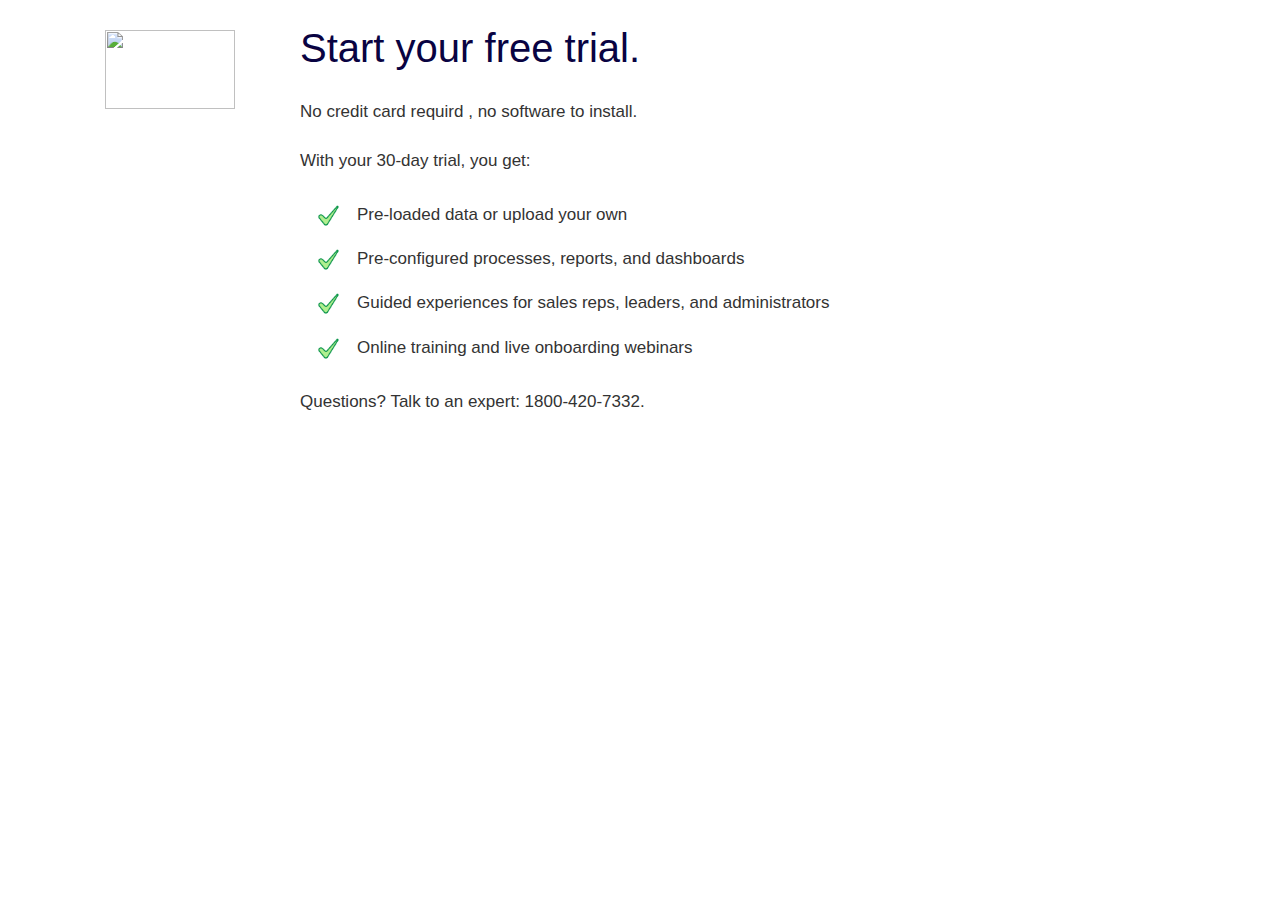
==== form.html @ beb8f4ce "commit fifth" ====
<!DOCTYPE html>
<html lang="en">
<head>
    <meta charset="UTF-8">
    <meta name="viewport" content="width=device-width, initial-scale=1.0">
    <title>form</title>
    <link rel="stylesheet" href="https://maxcdn.bootstrapcdn.com/bootstrap/3.4.1/css/bootstrap.min.css">
    <link rel="stylesheet" href="form.css">
</head>
<body>
<div class="img1">
    <img  src="images\salesforce.png" height="79px" width="130px" >
    
</div>  
<!---->
<div class="content">
<h2>Start your free trial.</h2>
<br>
<p>No credit card requird , no software to install.<br>
    <br>
    With your 30-day trial, you get:</p><br>
   <div class="void">
    <ul class="pip">
        <li><img src="images\fimg2.png" width="23px">&emsp;Pre-loaded data or upload your own</li><br>
        <li><img src="images\fimg2.png" width="23px">&emsp;Pre-configured processes, reports, and dashboards</li>
      <br>  <li><img src="images\fimg2.png" width="23px">&emsp;Guided experiences for sales reps, leaders, and administrators</li>
       <br> <li><img src="images\fimg2.png" width="23px">&emsp;Online training and live onboarding webinars</li>
    </ul>
   </div><br>
<p class="team">Questions? Talk to an expert: 1800-420-7332.</p>
</div>
<!---->
</body>
</html>
---- form.css ----
*{
    margin: 0;
    padding: 0;
font-family:'Segoe UI', Tahoma, Geneva, Verdana, sans-serif;
}
.img1{
    
    position: relative;
   bottom:-30px;
    margin-left:105px;
   
}
.content{
    position: relative;
    margin-left:300px;
   top:-73px;
    
}
.content h2{
    font-size: 40px;
    color:#090342;
}
.content p{
    font-size: 17px;
}
.void ul li  {
    text-indent: 1em;
list-style-type: none;
font-size: 17px;
   
}
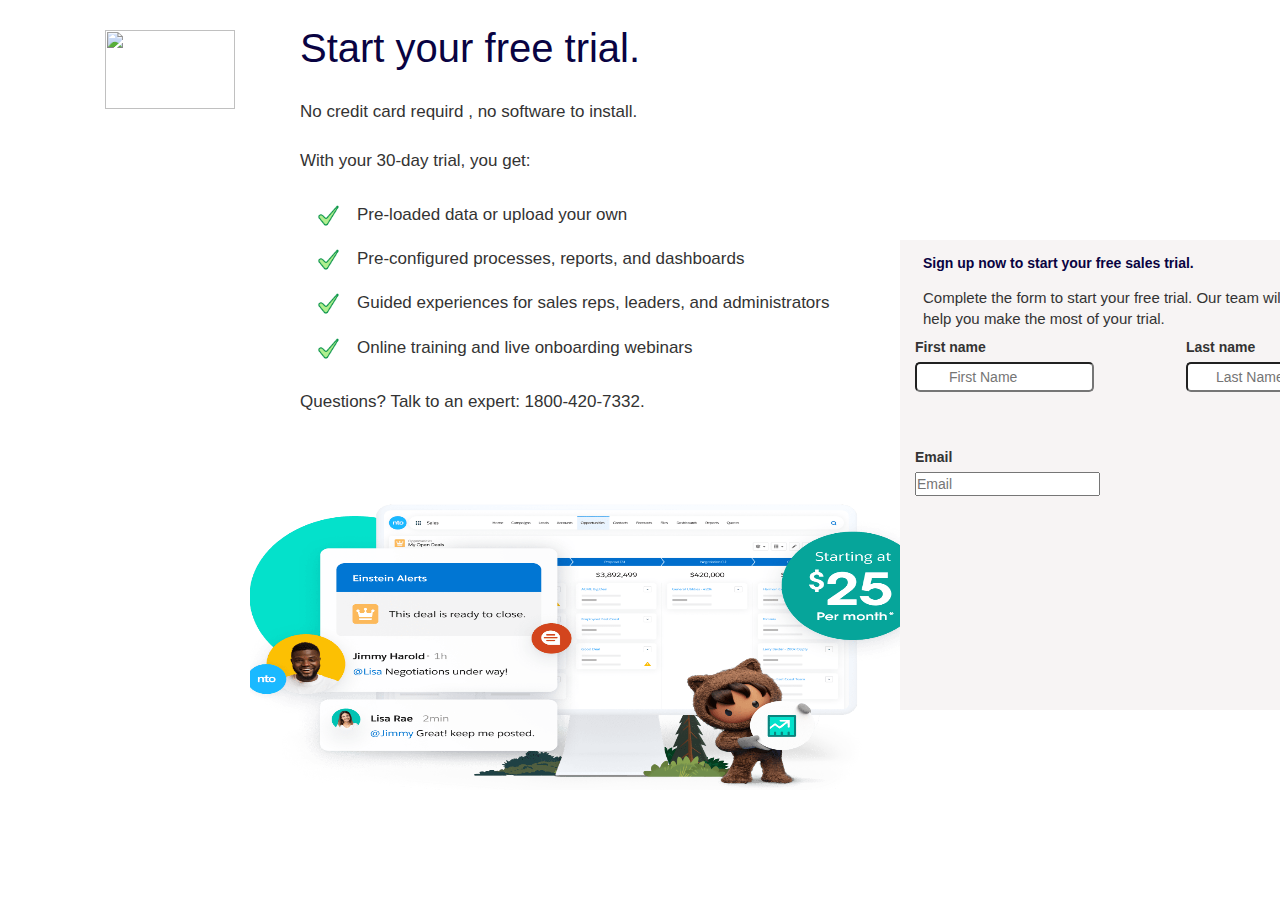
==== commit 22a2e523: "adding mediaquery" ====
--- a/form.html
+++ b/form.html
@@ -29,6 +29,36 @@
    </div><br>
 <p class="team">Questions? Talk to an expert: 1800-420-7332.</p>
 </div>
+<div class="claim">
+    <img  class="over" src="images\fimg1.png" alt="">
+</div>
 <!---->
+<!-- form Boxes-->
+<div class="box1">
+    <div >
+        <p class="Oops">Sign up now to start your free sales trial.</p>
+  <p class="mint">Complete the form to start your free trial. Our team will be in touch to help you make the most of your trial.
+</p>  
+<form>
+    <div class="container-fluid">
+       
+        <div class="row">
+          <div class="col-lg-6 col-md-4 col-sm-6 col-xs-12"> <label for="fname">First name</label><br>
+            <input type="text" id="fname" name="fname" placeholder=" &emsp;&emsp;First Name"></div>  
+        </div>
+        <div class="col-lg-6 col-md-4 col-sm-6 col-xs-12" id="las">  <label for="lname">Last name</label><br>
+            <input type="text" id="lname" name="fname" placeholder="&emsp;&emsp;Last Name">
+        </div>
+        <div class="row">
+            <div class="col-lg-6 col-md-4 col-sm-6 col-xs-12"> <label for="email">Email</label><br>
+              <input type="email" id="email" name="fname" placeholder="Email"></div>  
+          </div>
+          </div>
+      </div>
+      
+  
+</form>
+</div>
+</div>
 </body>
 </html>--- a/form.css
+++ b/form.css
@@ -28,4 +28,58 @@
 list-style-type: none;
 font-size: 17px;
    
-}+}
+.over{
+    width:700px;
+    height: 300px;
+    margin-left: 250px;
+    top: 490px;
+    position: absolute;
+}
+.box1{
+    background-color: rgb(247, 244, 244);
+    height: 470px;
+    width: 500px;
+    position: absolute;
+    margin-left: 900px;
+    
+    bottom:190px;
+}
+.Oops{
+    color:#090342;
+   position: relative;
+    font-weight: bold;
+    margin-left: 23px;
+    top: 13px;
+}
+.mint{
+    font-size: 15px;
+    margin-left: 23px;
+    bottom:-17px;
+    position:relative;
+}
+
+#fname{
+    border-radius: 5px;
+    height:30px;
+    width:179px;
+
+}
+.container-fluid{
+    position: relative;
+    top: 14px;
+}
+#lname{
+    border-radius: 5px;
+    height:30px;
+    width:179px;
+
+}
+#las{
+    position: relative;
+    top:-55px;
+    margin-left:256px;
+
+}
+
+
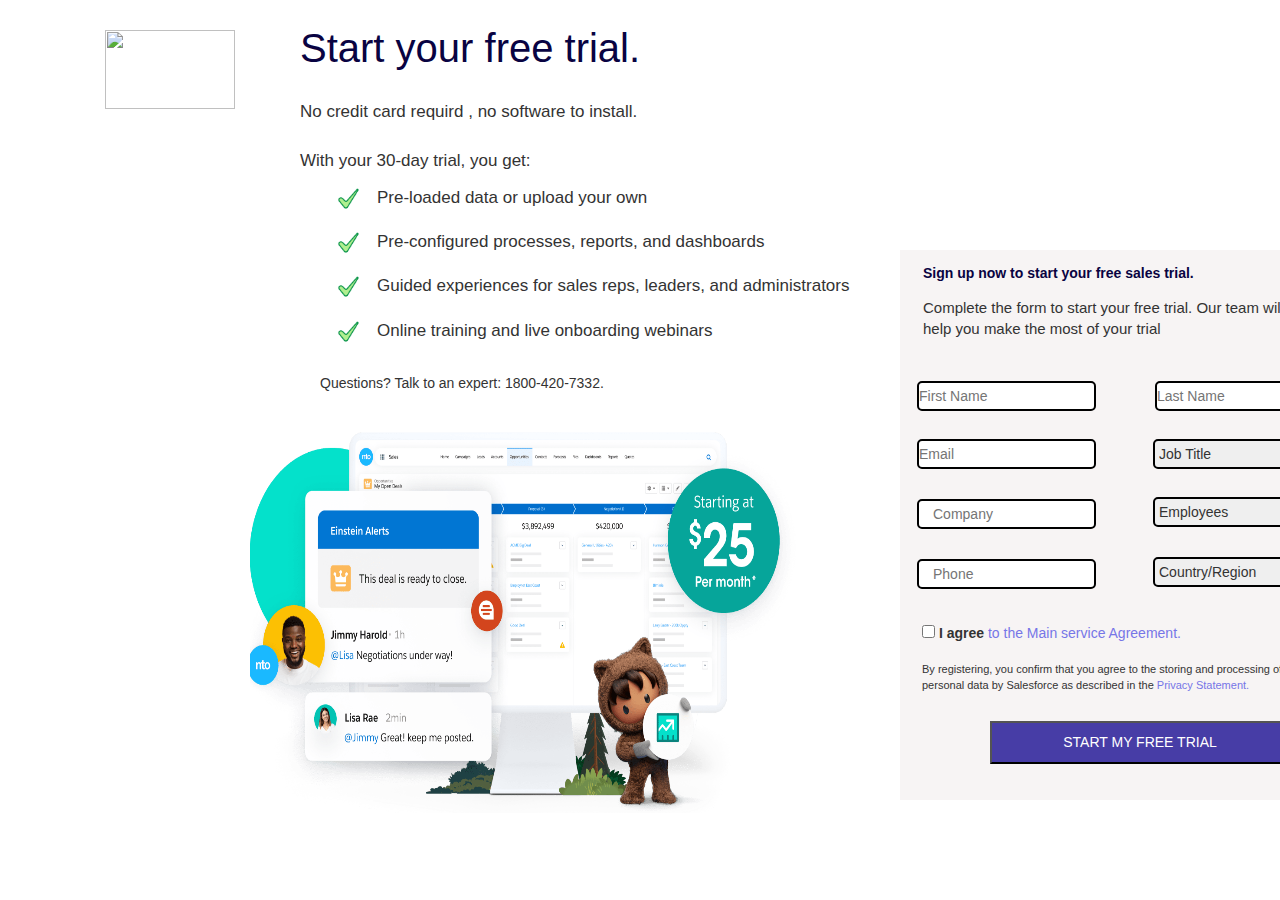
==== commit 254f5aaa: "commit1" ====
--- a/form.html
+++ b/form.html
@@ -6,6 +6,10 @@
     <title>form</title>
     <link rel="stylesheet" href="https://maxcdn.bootstrapcdn.com/bootstrap/3.4.1/css/bootstrap.min.css">
     <link rel="stylesheet" href="form.css">
+    <link href='https://unpkg.com/boxicons@2.1.4/css/boxicons.min.css' rel='stylesheet'>
+    <script type="text/javascript" src="http://ajax.googleapis.com/ajax/libs/jquery/1.8.3/jquery.min.js"></script>
+
+    
 </head>
 <body>
 <div class="img1">
@@ -16,9 +20,9 @@
 <div class="content">
 <h2>Start your free trial.</h2>
 <br>
-<p>No credit card requird , no software to install.<br>
+<p >No credit card requird , no software to install.<br>
     <br>
-    With your 30-day trial, you get:</p><br>
+    With your 30-day trial, you get:</p><br></div>
    <div class="void">
     <ul class="pip">
         <li><img src="images\fimg2.png" width="23px">&emsp;Pre-loaded data or upload your own</li><br>
@@ -37,28 +41,105 @@
 <div class="box1">
     <div >
         <p class="Oops">Sign up now to start your free sales trial.</p>
-  <p class="mint">Complete the form to start your free trial. Our team will be in touch to help you make the most of your trial.
-</p>  
-<form>
-    <div class="container-fluid">
-       
-        <div class="row">
-          <div class="col-lg-6 col-md-4 col-sm-6 col-xs-12"> <label for="fname">First name</label><br>
-            <input type="text" id="fname" name="fname" placeholder=" &emsp;&emsp;First Name"></div>  
+  <p class="mint">Complete the form to start your free trial. Our team will be in touch to help you make the most of your trial</p>  
+  
+<form id="form" class="form">
+    <div class="flex-container">
+        <div class="data-control"> 
+            <input type="text" id="fname" name="fname" placeholder="First Name">
+            <small >Error message</small>
+            <i class='bx bxs-error' style='color:#d80f0f'  ></i>
+            <i class='bx bxs-chevron-right-circle' style='color:#3bd80f'  ></i> 
         </div>
-        <div class="col-lg-6 col-md-4 col-sm-6 col-xs-12" id="las">  <label for="lname">Last name</label><br>
-            <input type="text" id="lname" name="fname" placeholder="&emsp;&emsp;Last Name">
+        <div   class="data-control">     
+            <input type="text" id="sname" name="sname" placeholder="Last Name" >
+            <small>Error message</small>
+            <i class='bx bxs-error' style='color:#d80f0f'  ></i>
+            <i class='bx bxs-chevron-right-circle' style='color:#3bd80f'  ></i>
         </div>
-        <div class="row">
-            <div class="col-lg-6 col-md-4 col-sm-6 col-xs-12"> <label for="email">Email</label><br>
-              <input type="email" id="email" name="fname" placeholder="Email"></div>  
+        <div class="data-control">
+            <input type="email" id="email" name="email" placeholder="Email">
+           
+            <i class='bx bxs-error' id="mic" style='color:#d80f0f'></i>
+            <i class='bx bxs-chevron-right-circle' id='base' style='color:#3bd80f'  ></i>
+            <small class="mini">Error message</small>
+          </div>    
+          <div  class="data-control">
+              <select id="job" class="main-control" name="job"  >   
+                <small class="mini">Error message</small>
+                  <i class='bx bxs-error' style='color:#d80f0f' ></i>
+                  <i class='bx bxs-chevron-right-circle' style='color:#3bd80f'></i>        
+                  <option value="job">Job Title</option>
+                  <option value="sales">Sales Manager</option>
+                  <option value="mark">Marketing / PR Manager</option>
+                  <option value="customer">Customer Service Manager</option>
+                  <option value="it">IT Manager</option>
+                  <option value="op">Operastions Manager</option>
+                  <option value="dev">Developer / Software Engineer</option>
+                  <option value="stu">Student / Job Seeker / Personal Interents</option>
+                  <option value="other">Other</option> 
+                  <i class='bx bxs-error' id="mic" style='color:#d80f0f'></i>
+                  <i class='bx bxs-chevron-right-circle' id='base' style='color:#3bd80f'  ></i>
+                  <span class="mini">Error message</span>
+              </select>    
+          </div> 
+          <div class="data-control"> 
+            <input type="text" id="company" name="company" placeholder=" Company">
+            <small class="mini">Error message</small>
+         
+            <i class='bx bxs-error' style='color:#d80f0f' id="lav"></i>
+            <i class='bx bxs-chevron-right-circle' style='color:#3bd80f' id="sai" ></i>        
+           
+          </div>  
+          <div class="data-control">
+            <select id="employ" name="employ" >            
+                <option >Employees</option>
+                <option >1 - 25 employees </option>
+                <option >26 - 100 employees</option>
+                <option >101 - 200 employees</option>
+                <option >201 - 500 employees</option>
+                <option >501 - 2000 employees</option>        
+                <option >2000+ employees</option> 
+            </select>   
+        </div>
+        <div class="data-control"> 
+            <input type="phone" id="phone" name="phone" placeholder=" Phone">
+            <small class="mini">Error message</small>
+         
+            <i class='bx bxs-error' style='color:#d80f0f' id="big"></i>
+            <i class='bx bxs-chevron-right-circle' style='color:#3bd80f' id="busy" ></i>        
+          </div>  
+          <div id="kiki">
+              <select id="country" name="country" >        
+                  <option >Country/Region</option>
+                  <option >America</option>
+                  <option >Germany</option>
+                  <option >Austrila</option>
+                  <option >Hustia</option>
+                  <option >Scotland</option>       
+                  <option >India</option> 
+                  <option >Mongolia</option> 
+                   <option >Iceland</option> 
+              </select>
           </div>
-          </div>
-      </div>
+         <div class="sales">
+            <input type="checkbox"  onclick="myfunction()" name="validation" id="validation" onchange='enable()' />
+            <label for="validation">I agree <span> to the Main service Agreement.</span></label> <br><br>
+            <p id="text" style="display:none">Checkbox is CHECKED!</p>
+         </div>
+         <p class="bot">By registering, you confirm that you agree to the storing and processing of your<br> personal data by Salesforce as described in the <span>Privacy Statement.</span></p>
+          <button id="btn"> START MY FREE TRIAL</button>
+  
+        </div>
       
-  
-</form>
+          
+    </form> 
+
+    </div>
+     
 </div>
 </div>
+<script type="text/javascript" src="./form.js">
+</script>
 </body>
 </html>--- a/form.css
+++ b/form.css
@@ -27,23 +27,72 @@
     text-indent: 1em;
 list-style-type: none;
 font-size: 17px;
+position: relative;
+margin-left: 320px;
+top:-90px;
    
 }
+.team{
+    position: relative;
+    margin-left: 320px;
+top:-90px;
+   
+}
+#job:hover{
+     background-color: #def0ef;
+}
+#country:hover{
+    background-color: #def0ef;
+}
+#employ:hover{
+    background-color: #def0ef;
+}
+#fname:hover{
+    background-color: #def0ef;
+}
+#sname:hover{
+    background-color: #def0ef;
+}
+#company:hover{
+    background-color: #def0ef;
+}
+#phone:hover{
+    background-color: #def0ef;
+}
+#employ:hover{
+    background-color: #def0ef;
+}
+option:checked,
+        option:hover {
+          background-color: #def0ef;
+        }
+        select:hover{
+            background-color: #def0ef;
+        }
+        
+
+
+#text{
+    position: relative;
+    font-size: 12px;
+    color:rgb(5, 213, 95);
+    top:-23px;
+}
 .over{
-    width:700px;
-    height: 300px;
+    width:550px;
+    height: 400px;
     margin-left: 250px;
-    top: 490px;
+    top: 413px;
     position: absolute;
 }
 .box1{
     background-color: rgb(247, 244, 244);
-    height: 470px;
+    height: 550px;
     width: 500px;
     position: absolute;
     margin-left: 900px;
     
-    bottom:190px;
+    bottom:100px;
 }
 .Oops{
     color:#090342;
@@ -60,26 +109,195 @@
 }
 
 #fname{
-    border-radius: 5px;
-    height:30px;
-    width:179px;
-
-}
-.container-fluid{
-    position: relative;
-    top: 14px;
-}
-#lname{
-    border-radius: 5px;
-    height:30px;
-    width:179px;
-
-}
-#las{
-    position: relative;
-    top:-55px;
-    margin-left:256px;
-
-}
-
-
+    border: 2px solid black;
+    border-radius: 5px;
+    height:30px;
+    width:179px;
+    margin-left: 17px;
+
+}
+.form{
+    position: relative;
+    top: 29px;
+}
+#sname{
+    border: 2px solid black;
+    border-radius: 5px;
+    height:30px;
+    width:179px;
+margin-left: 255px;
+position: relative;
+top:-30px;
+}
+#email{
+    border: 2px solid black;
+    border-radius: 5px;
+    height:30px;
+    width:179px;
+    margin-left: 17px;
+position: relative;
+top:-2px;
+
+   
+}
+
+#job{
+    border: 2px solid black;
+    border-radius: 5px;
+    height:30px;
+    width:179px;
+    margin-left: 253px;
+    position: relative;
+    top:-32px; 
+}
+#company{
+    border: 2px solid black;
+    border-radius: 5px;
+    height:30px;
+    width:179px;
+    margin-left: 17px;
+position: relative;
+top:-2px;
+}
+#employ{
+    border: 2px solid black;
+   border-radius: 5px;
+    height:30px;
+    width:179px;
+    margin-left: 253px;
+    position: relative;
+    top:-34px; 
+}
+
+#phone{
+    border: 2px solid black;
+    border-radius: 5px;
+    height:30px;
+    width:179px;
+    margin-left: 17px;
+position: relative;
+top:-2px; 
+}
+
+#country{
+    border: 2px solid black;
+    border-radius: 5px;
+    height:30px;
+    width:179px;
+    margin-left: 253px;
+    position: relative;
+    top:-34px; 
+
+}
+
+
+i{
+    position: absolute;
+    top: 9px;
+   margin-left: -22px;
+   visibility: hidden;
+}
+.mini{
+    position: relative;
+    bottom:29px;
+    top:26px;
+}
+#mic{
+    position: absolute;
+    bottom:-112px;
+    top:70px;
+    margin-left: -29px;
+}
+#base{
+    position: absolute;
+    bottom:-112px;
+    top:70px;
+    margin-left: -29px;
+}
+#lav{
+    position: absolute;
+    bottom:-112px;
+    top:130px;
+    margin-left: 32px;
+}
+#sai{
+    position: absolute;
+    bottom:-112px;
+    top:130px;
+    margin-left: 36px;
+}
+#big{
+    position: absolute;
+    bottom:-112px;
+    top:185px;
+   margin-left: 2px;
+}
+#busy{
+    position: absolute;
+    bottom:-112px;
+    top:185px;
+   margin-left: 2px;
+}
+span{
+    color:rgb(118, 118, 231);
+    font-weight: lighter;
+}
+.sales{
+    position: absolute;
+    margin-left: 22px;
+  
+}
+.flex-container{
+    position: absolute;
+    bottom:-302px;
+}
+.bot{
+    font-size: 11px;
+    position: absolute;
+  bottom:-40px;
+    margin-left: 22px;
+
+}
+
+small{
+visibility: hidden;
+position: absolute;
+bottom:12px;
+top:35px;
+margin-left: -169px;
+}
+button{
+     background-color: #14068fc5;
+    color: white;
+    position: relative;
+  
+    width: 300px;
+    font-family:Arial, Helvetica, sans-serif;
+    font-weight: 400px;
+    height: 43px;
+    bottom: -100px;
+    margin-left: 90px;
+}
+.data-control.success input{
+    border-color:#2ecc71;
+    background-color: #def0ef;
+}
+.data-control.error input{
+    border-color:#e74c3c;
+    background-color: #f9dbd8;
+    
+}
+.data-control.success i.bxs-chevron-right-circle{
+    visibility: visible;
+}
+.data-control.error i.bxs-error{
+    visibility: visible;
+    
+}
+.data-control.error small{
+    color:#e74c3c;
+    visibility: visible;
+}
+
+
+
